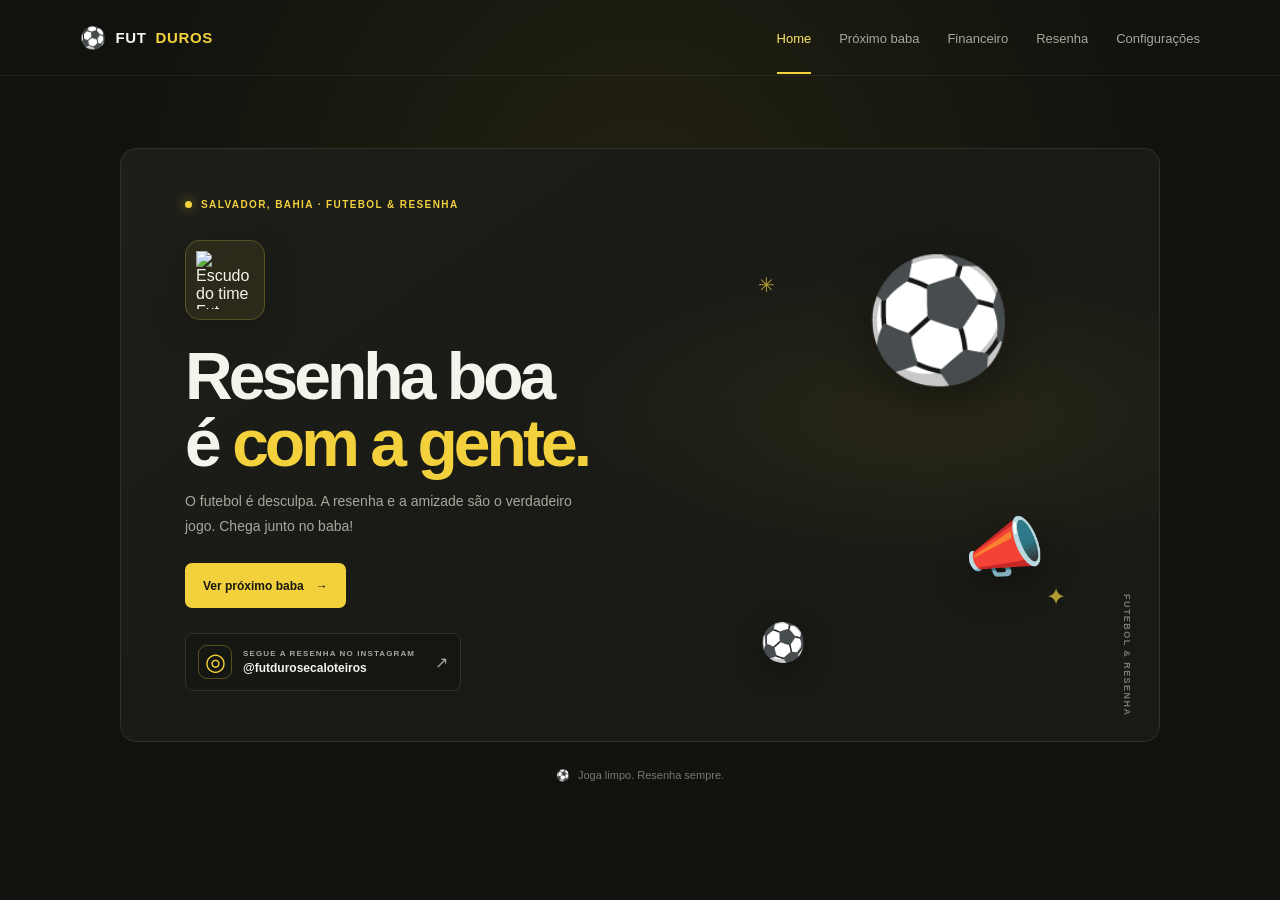
==== index.html @ 7fefebd0 "site" ====
<!DOCTYPE html>
<html lang="pt-BR">
<head>
    <meta charset="UTF-8">
    <meta name="viewport" content="width=device-width, initial-scale=1.0">
    <meta name="theme-color" content="#11120e">
    <title>Fut Duros e Caloteiros</title>
    <link rel="stylesheet" href="style.css">
</head>
<body>
    <nav class="menu-navegacao" aria-label="Navegação principal">
        <a class="marca" href="index.html" aria-current="page"><span class="marca-bola" aria-hidden="true">⚽</span> FUT <strong>DUROS</strong></a>
        <div class="links-navegacao">
            <a class="ativo" href="index.html" aria-current="page">Home</a>
            <a href="proximobaba.html">Próximo baba</a>
            <a href="financeiro.html">Financeiro</a>
            <a href="resenha.html">Resenha</a>
            <a href="configurações.html">Configurações</a>
        </div>
    </nav>

    <main class="conteudo-principal">
        <section class="painel-entrada" aria-labelledby="titulo-principal">
            <div class="decoracoes-futebol" aria-hidden="true">
                <span class="objeto-futebol bola-flutuante">⚽</span>
                <span class="objeto-futebol apito-flutuante">📣</span>
                <span class="objeto-futebol bola-pequena">⚽</span>
                <span class="brilho brilho-um">✳</span>
                <span class="brilho brilho-dois">✦</span>
            </div>

            <div class="conteudo-painel">
                <p class="sobretitulo"><span class="ponto-ao-vivo" aria-hidden="true"></span> SALVADOR, BAHIA · FUTEBOL & RESENHA</p>
                <div class="logo-container">
                    <img src="assets/logo.png" alt="Escudo do time Fut Duros e Caloteiros" class="logo">
                </div>
                <h1 id="titulo-principal">Resenha boa<br>é <span>com a gente.</span></h1>
                <p class="introducao">O futebol é desculpa. A resenha e a amizade são o verdadeiro jogo. Chega junto no baba!</p>
                <a class="botao botao-amarelo" href="proximobaba.html">Ver próximo baba <span aria-hidden="true">→</span></a>
                <a class="link-instagram" href="https://www.instagram.com/futdurosecaloteiros/" target="_blank" rel="noopener noreferrer" aria-label="Acompanhe Fut Duros e Caloteiros no Instagram: @futdurosecaloteiros">
                    <span class="icone-instagram" aria-hidden="true">◎</span>
                    <span class="texto-instagram"><span class="rotulo-instagram">SEGUE A RESENHA NO INSTAGRAM</span><strong>@futdurosecaloteiros</strong></span>
                    <span class="seta-instagram" aria-hidden="true">↗</span>
                </a>
            </div>

            <div class="etiqueta-vertical" aria-hidden="true">FUTEBOL & RESENHA</div>
        </section>

        <footer class="rodape-pagina"><span aria-hidden="true">⚽</span> Joga limpo. Resenha sempre.</footer>


    </main>
</body>
</html>
---- style.css ----
:root {
    color-scheme: dark;
    --fundo: #11120e;
    --superficie: #191a15;
    --amarelo: #f2d13d;
    --amarelo-claro: #ffe66c;
    --texto: #f4f3ec;
    --texto-suave: #a7a79b;
    --borda: #303128;
    font-family: 'Segoe UI', Arial, sans-serif;
    color: var(--texto);
    background: var(--fundo);
    font-synthesis: none;
    text-rendering: optimizeLegibility;
}

* {
    box-sizing: border-box;
}

body {
    min-width: 320px;
    min-height: 100vh;
    margin: 0;
    background:
        radial-gradient(ellipse at 50% 25%, rgb(242 209 61 / 8%), transparent 34rem),
        var(--fundo);
}

a {
    -webkit-tap-highlight-color: transparent;
}

a:focus-visible {
    outline: 2px solid var(--amarelo-claro);
    outline-offset: 4px;
}

.menu-navegacao {
    display: flex;
    min-height: 76px;
    align-items: center;
    justify-content: space-between;
    gap: 24px;
    padding: 0 max(6vw, calc((100vw - 1120px) / 2));
    border-bottom: 1px solid rgb(255 255 255 / 6%);
}

.marca {
    display: inline-flex;
    align-items: center;
    gap: 9px;
    color: var(--texto);
    font-size: 15px;
    font-weight: 600;
    letter-spacing: .04em;
    text-decoration: none;
    white-space: nowrap;
}

.marca strong {
    color: var(--amarelo);
    font-weight: 700;
}

.marca-bola {
    font-size: 21px;
}

.links-navegacao {
    display: flex;
    align-items: center;
    gap: 28px;
}

.links-navegacao a {
    position: relative;
    padding: 29px 0 27px;
    color: var(--texto-suave);
    font-size: 13px;
    text-decoration: none;
    transition: color .18s ease;
}

.links-navegacao a:hover,
.links-navegacao a.ativo {
    color: var(--amarelo-claro);
}

.links-navegacao a.ativo::after {
    position: absolute;
    right: 0;
    bottom: -1px;
    left: 0;
    height: 2px;
    background: var(--amarelo);
    content: '';
}

.conteudo-principal {
    width: min(100% - 40px, 1040px);
    margin: 0 auto;
    padding: clamp(42px, 8vh, 78px) 0 34px;
}

.painel-entrada {
    position: relative;
    display: grid;
    min-height: 575px;
    overflow: hidden;
    align-items: center;
    border: 1px solid var(--borda);
    border-radius: 16px;
    background:
        radial-gradient(ellipse at 78% 45%, rgb(242 209 61 / 7%), transparent 24rem),
        linear-gradient(145deg, rgb(255 255 255 / 2%), transparent 58%),
        var(--superficie);
    isolation: isolate;
}

.conteudo-painel {
    position: relative;
    z-index: 2;
    width: min(100%, 630px);
    padding: 50px 64px;
}

.sobretitulo,
.rotulo-instagram {
    margin: 0;
    color: var(--texto-suave);
    font-size: 10px;
    font-weight: 700;
    letter-spacing: .14em;
}

.sobretitulo {
    display: flex;
    align-items: center;
    gap: 9px;
    color: var(--amarelo);
}

.ponto-ao-vivo {
    width: 7px;
    height: 7px;
    flex: 0 0 auto;
    border-radius: 50%;
    background: var(--amarelo);
    box-shadow: 0 0 12px rgb(242 209 61 / 65%);
}

.logo-container {
    display: grid;
    width: 80px;
    height: 80px;
    margin-top: 30px;
    place-items: center;
    border: 1px solid rgb(242 209 61 / 24%);
    border-radius: 15px;
    background: rgb(242 209 61 / 7%);
    box-shadow: 0 10px 38px rgb(0 0 0 / 20%);
}

.logo {
    display: block;
    width: 58px;
    height: 58px;
    object-fit: contain;
}

.conteudo-painel h1 {
    margin: 23px 0 11px;
    font-size: clamp(42px, 6vw, 66px);
    font-weight: 700;
    letter-spacing: -.06em;
    line-height: 1.02;
}

.conteudo-painel h1 span {
    color: var(--amarelo);
}

.introducao {
    max-width: 390px;
    margin: 0;
    color: var(--texto-suave);
    font-size: 14px;
    line-height: 1.8;
}

.botao {
    display: inline-flex;
    min-height: 45px;
    align-items: center;
    justify-content: center;
    gap: 12px;
    margin-top: 24px;
    padding: 0 17px;
    border: 1px solid transparent;
    border-radius: 7px;
    font-size: 12px;
    font-weight: 700;
    text-decoration: none;
    transition: background .18s ease, transform .18s ease;
}

.botao:hover {
    transform: translateY(-2px);
}

.botao-amarelo {
    background: var(--amarelo);
    color: #17170f;
}

.botao-amarelo:hover {
    background: var(--amarelo-claro);
}

.link-instagram {
    display: flex;
    width: fit-content;
    min-height: 58px;
    align-items: center;
    gap: 11px;
    margin-top: 25px;
    padding: 8px 12px;
    border: 1px solid var(--borda);
    border-radius: 8px;
    background: rgb(17 18 14 / 45%);
    color: var(--texto);
    text-decoration: none;
    transition: border-color .18s ease, background .18s ease;
}

.link-instagram:hover {
    border-color: rgb(242 209 61 / 45%);
    background: rgb(242 209 61 / 6%);
}

.icone-instagram {
    display: grid;
    width: 34px;
    height: 34px;
    flex: 0 0 auto;
    place-items: center;
    border: 1px solid rgb(242 209 61 / 30%);
    border-radius: 9px;
    color: var(--amarelo);
    font-size: 24px;
    line-height: 1;
}

.texto-instagram {
    display: grid;
    gap: 3px;
}

.rotulo-instagram {
    font-size: 8px;
}

.link-instagram strong {
    font-size: 12px;
    font-weight: 600;
}

.seta-instagram {
    margin-left: 9px;
    color: var(--texto-suave);
}

.decoracoes-futebol {
    position: absolute;
    z-index: 1;
    inset: 0;
    overflow: hidden;
    pointer-events: none;
}

.objeto-futebol,
.brilho {
    position: absolute;
    display: block;
    user-select: none;
}

.bola-flutuante {
    top: 17%;
    right: 14%;
    font-size: clamp(72px, 11vw, 120px);
    filter: drop-shadow(0 18px 22px rgb(0 0 0 / 35%));
    animation: bola-flutua 5s ease-in-out infinite;
}

.apito-flutuante {
    top: 61%;
    right: 11%;
    font-size: clamp(42px, 6vw, 65px);
    filter: drop-shadow(0 12px 16px rgb(0 0 0 / 30%));
    animation: objeto-balanceia 4.5s ease-in-out infinite;
}

.bola-pequena {
    right: 34%;
    bottom: 13%;
    font-size: 37px;
    filter: drop-shadow(0 8px 12px rgb(0 0 0 / 30%));
    animation: bola-orbita 7s ease-in-out infinite;
}

.brilho {
    color: var(--amarelo);
    opacity: .7;
}

.brilho-um {
    top: 21%;
    right: 37%;
    font-size: 20px;
    animation: brilho-pulsa 2.8s ease-in-out infinite;
}

.brilho-dois {
    right: 9%;
    bottom: 22%;
    font-size: 24px;
    animation: brilho-pulsa 3.2s ease-in-out infinite reverse;
}

.etiqueta-vertical {
    position: absolute;
    right: 27px;
    bottom: 25px;
    color: #77786e;
    font-size: 9px;
    font-weight: 700;
    letter-spacing: .16em;
    writing-mode: vertical-rl;
}

.rodape-pagina {
    padding: 27px 0 0;
    color: #77786e;
    font-size: 11px;
    text-align: center;
}

.rodape-pagina span {
    margin-right: 5px;
    color: var(--amarelo);
}

@keyframes bola-flutua {
    0%,
    100% {
        transform: translateY(0) rotate(-8deg);
    }

    50% {
        transform: translateY(-19px) rotate(12deg);
    }
}

@keyframes objeto-balanceia {
    0%,
    100% {
        transform: translateY(0) rotate(7deg);
    }

    50% {
        transform: translateY(-13px) rotate(-8deg);
    }
}

@keyframes bola-orbita {
    0%,
    100% {
        transform: translate(0, 0) rotate(0);
    }

    50% {
        transform: translate(-13px, -17px) rotate(130deg);
    }
}

@keyframes brilho-pulsa {
    0%,
    100% {
        opacity: .35;
        transform: scale(.85);
    }

    50% {
        opacity: .9;
        transform: scale(1.15);
    }
}

@media (max-width: 760px) {
    .menu-navegacao {
        min-height: 65px;
        flex-wrap: wrap;
        justify-content: center;
        gap: 0;
        padding: 12px 18px 0;
    }

    .marca {
        justify-content: center;
        width: 100%;
        padding-bottom: 8px;
    }

    .links-navegacao {
        width: 100%;
        justify-content: center;
        gap: clamp(11px, 3.5vw, 22px);
        overflow-x: auto;
    }

    .links-navegacao a {
        padding: 11px 0 12px;
        font-size: 11px;
        white-space: nowrap;
    }

    .conteudo-principal {
        width: min(100% - 30px, 620px);
        padding-top: 40px;
    }

    .painel-entrada {
        min-height: 0;
    }

    .conteudo-painel {
        width: 100%;
        padding: 40px 32px;
    }

    .bola-flutuante {
        top: 12%;
        right: 8%;
        opacity: .28;
    }

    .apito-flutuante {
        top: auto;
        right: 7%;
        bottom: 13%;
        opacity: .5;
    }

    .bola-pequena {
        right: 25%;
        bottom: 8%;
    }

    .etiqueta-vertical {
        right: 12px;
        bottom: 18px;
        font-size: 8px;
    }
}

@media (max-width: 480px) {
    .conteudo-painel {
        padding: 32px 22px;
    }

    .sobretitulo {
        max-width: 85%;
        font-size: 8px;
    }

    .logo-container {
        width: 68px;
        height: 68px;
        margin-top: 25px;
    }

    .logo {
        width: 50px;
        height: 50px;
    }

    .conteudo-painel h1 {
        font-size: clamp(39px, 11vw, 52px);
    }

    .introducao {
        max-width: 310px;
        font-size: 13px;
    }

    .bola-flutuante {
        top: 16%;
        right: 3%;
        font-size: 67px;
        opacity: .2;
    }

    .apito-flutuante {
        top: auto;
        right: 5%;
        bottom: 12%;
        font-size: 42px;
        opacity: .35;
    }

    .bola-pequena {
        right: 22%;
        bottom: 7%;
        font-size: 29px;
    }

    .etiqueta-vertical {
        display: none;
    }
}

@media (prefers-reduced-motion: reduce) {
    *,
    *::before,
    *::after {
        scroll-behavior: auto !important;
        animation-duration: .01ms !important;
        animation-iteration-count: 1 !important;
        transition-duration: .01ms !important;
    }
}
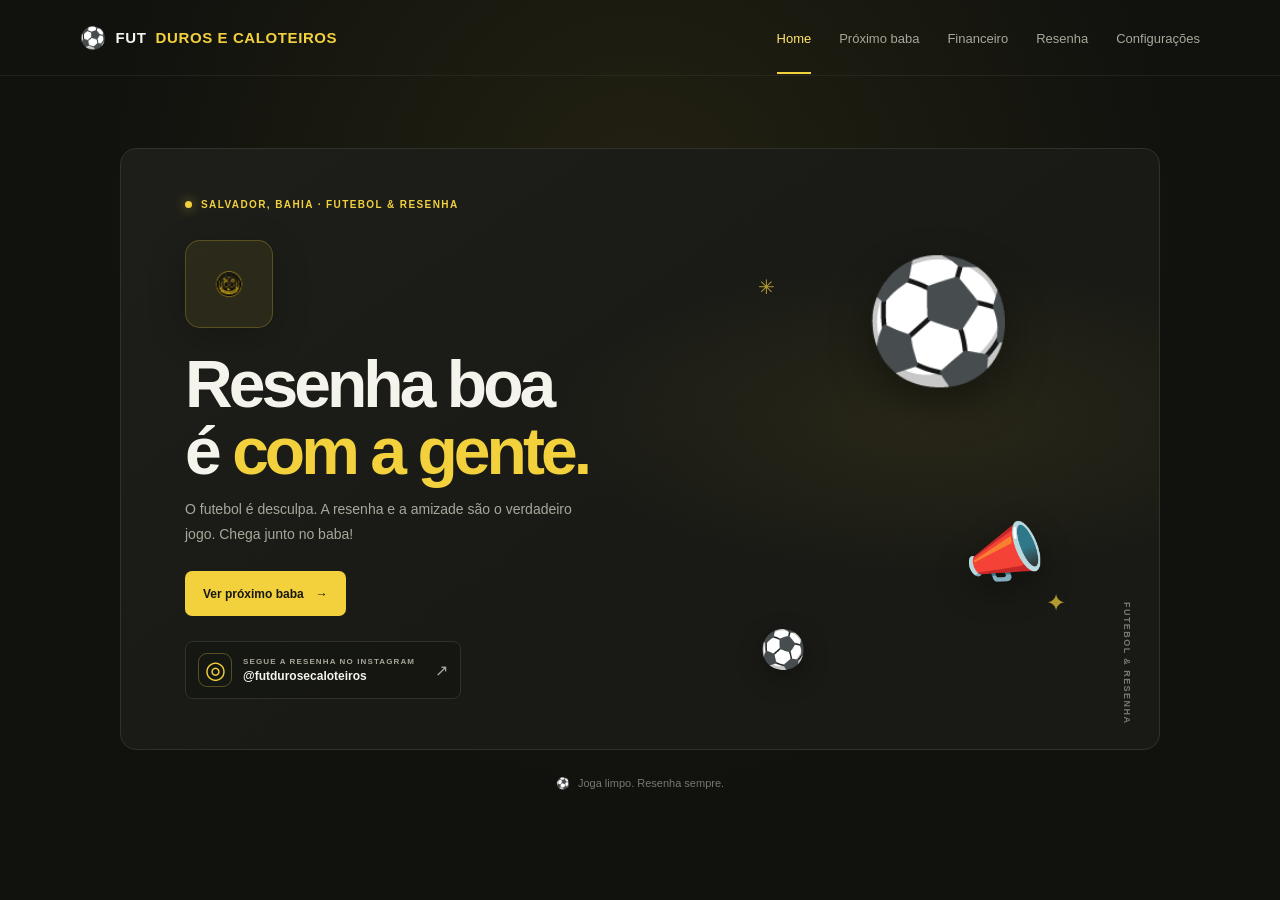
==== commit 8e5c64f6: "Alteraçao" ====
--- a/index.html
+++ b/index.html
@@ -9,7 +9,7 @@
 </head>
 <body>
     <nav class="menu-navegacao" aria-label="Navegação principal">
-        <a class="marca" href="index.html" aria-current="page"><span class="marca-bola" aria-hidden="true">⚽</span> FUT <strong>DUROS</strong></a>
+        <a class="marca" href="index.html" aria-current="page"><span class="marca-bola" aria-hidden="true">⚽</span> FUT <strong>DUROS E CALOTEIROS</strong></a>
         <div class="links-navegacao">
             <a class="ativo" href="index.html" aria-current="page">Home</a>
             <a href="proximobaba.html">Próximo baba</a>
--- a/style.css
+++ b/style.css
@@ -152,8 +152,8 @@
 
 .logo-container {
     display: grid;
-    width: 80px;
-    height: 80px;
+    width: 88px;
+    height: 88px;
     margin-top: 30px;
     place-items: center;
     border: 1px solid rgb(242 209 61 / 24%);
@@ -164,8 +164,8 @@
 
 .logo {
     display: block;
-    width: 58px;
-    height: 58px;
+    width: 64px;
+    height: 64px;
     object-fit: contain;
 }
 
@@ -476,14 +476,14 @@
     }
 
     .logo-container {
-        width: 68px;
-        height: 68px;
+        width: 74px;
+        height: 74px;
         margin-top: 25px;
     }
 
     .logo {
-        width: 50px;
-        height: 50px;
+        width: 52px;
+        height: 52px;
     }
 
     .conteudo-painel h1 {
